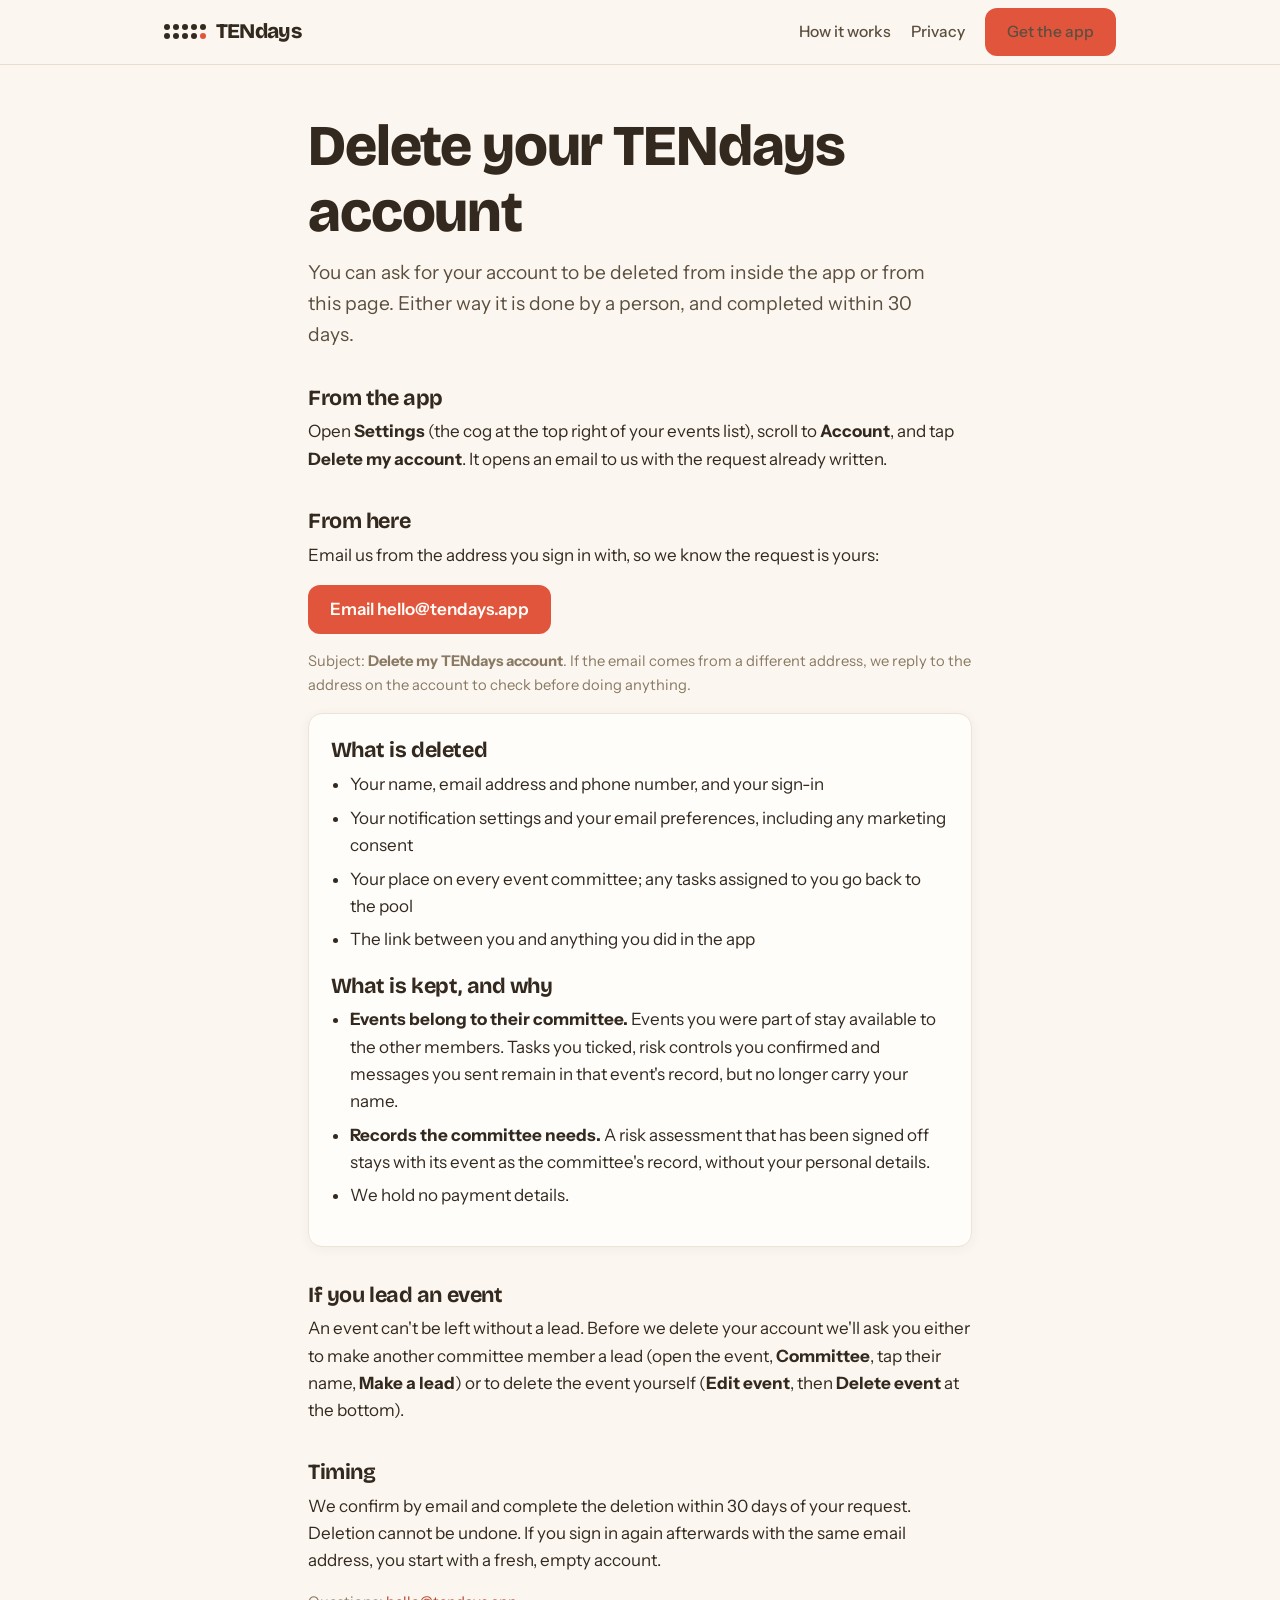
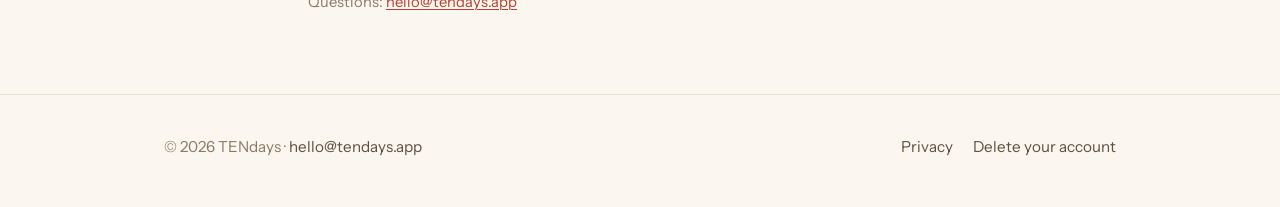
==== delete-account/index.html @ dcfd4ff4 "tendays.app: on-brand static site — home, delete-account, interim privacy notice Co-Authored-By: Cla" ====
<!doctype html>
<html lang="en-GB">
<head>
<meta charset="utf-8">
<meta name="viewport" content="width=device-width, initial-scale=1">
<title>Delete your TENdays account</title>
<meta name="description" content="How to delete your TENdays account, what is deleted, what is kept, and how long it takes.">
<link rel="icon" href="/assets/favicon.png">
<link rel="apple-touch-icon" href="/assets/apple-touch-icon.png">
<link rel="preconnect" href="https://fonts.googleapis.com">
<link rel="preconnect" href="https://fonts.gstatic.com" crossorigin>
<link href="https://fonts.googleapis.com/css2?family=Bricolage+Grotesque:wght@600;700;800&family=Instrument+Sans:wght@400;500;600&display=swap" rel="stylesheet">
<link rel="stylesheet" href="/assets/style.css">
</head>
<body>

<header class="site-header">
  <div class="wrap">
    <a class="lockup" href="/"><img src="/assets/mark.svg" alt="" width="42" height="15"><span>TENdays</span></a>
    <nav class="nav" aria-label="Site">
      <a href="/#how">How it works</a>
      <a href="/privacy/">Privacy</a>
      <a href="/#get" class="btn btn-primary">Get the app</a>
    </nav>
  </div>
</header>

<main class="page">
  <div class="wrap narrow">
    <h1>Delete your TENdays account</h1>
    <p class="lede">You can ask for your account to be deleted from inside the app or from this page. Either way it is done by a person, and completed within 30 days.</p>

    <h2>From the app</h2>
    <p>Open <strong>Settings</strong> (the cog at the top right of your events list), scroll to <strong>Account</strong>, and tap <strong>Delete my account</strong>. It opens an email to us with the request already written.</p>

    <h2>From here</h2>
    <p>Email us from the address you sign in with, so we know the request is yours:</p>
    <p><a class="btn btn-primary" href="mailto:hello@tendays.app?subject=Delete%20my%20TENdays%20account&amp;body=Please%20delete%20my%20TENdays%20account.">Email hello@tendays.app</a></p>
    <p class="caption">Subject: <strong>Delete my TENdays account</strong>. If the email comes from a different address, we reply to the address on the account to check before doing anything.</p>

    <div class="card">
      <h2>What is deleted</h2>
      <ul>
        <li>Your name, email address and phone number, and your sign-in</li>
        <li>Your notification settings and your email preferences, including any marketing consent</li>
        <li>Your place on every event committee; any tasks assigned to you go back to the pool</li>
        <li>The link between you and anything you did in the app</li>
      </ul>
      <h2>What is kept, and why</h2>
      <ul>
        <li><strong>Events belong to their committee.</strong> Events you were part of stay available to the other members. Tasks you ticked, risk controls you confirmed and messages you sent remain in that event's record, but no longer carry your name.</li>
        <li><strong>Records the committee needs.</strong> A risk assessment that has been signed off stays with its event as the committee's record, without your personal details.</li>
        <li>We hold no payment details.</li>
      </ul>
    </div>

    <h2>If you lead an event</h2>
    <p>An event can't be left without a lead. Before we delete your account we'll ask you either to make another committee member a lead (open the event, <strong>Committee</strong>, tap their name, <strong>Make a lead</strong>) or to delete the event yourself (<strong>Edit event</strong>, then <strong>Delete event</strong> at the bottom).</p>

    <h2>Timing</h2>
    <p>We confirm by email and complete the deletion within 30 days of your request. Deletion cannot be undone. If you sign in again afterwards with the same email address, you start with a fresh, empty account.</p>

    <p class="caption">Questions: <a href="mailto:hello@tendays.app">hello@tendays.app</a></p>
  </div>
</main>

<footer class="site-footer">
  <div class="wrap">
    <div>© 2026 TENdays · <a href="mailto:hello@tendays.app">hello@tendays.app</a></div>
    <nav aria-label="Legal">
      <a href="/privacy/">Privacy</a>
      <a href="/delete-account/">Delete your account</a>
    </nav>
  </div>
</footer>

</body>
</html>
---- assets/style.css ----
/* tendays.app — built from the TENdays Design Manual v1.0 (the same tokens as
   the app's src/theme/tokens.ts): warm cream surfaces, cocoa text, ONE
   Bunting-red accent per view, Bricolage Grotesque display, Instrument Sans body. */

:root {
  --cocoa: #33291F;
  --icing: #FBF7F0;
  --card: #FFFDF9;
  --oat: #EFE7DA;
  --line: #E7DECF;
  --line-card: #EDE4D6;
  --accent: #E2553D;
  --jam: #B8402C;
  --blush: #FAE4DC;
  --meadow: #3F9B63;
  --meadow-text: #2B7A4B;
  --mint: #E3F0E7;
  --muted: #5C4F3F;
  --caption: #8A7A64;
  --faint: #A2937D;
  --amber: #9A6B14;

  --display: "Bricolage Grotesque", "Helvetica Neue", Arial, sans-serif;
  --body: "Instrument Sans", -apple-system, "Segoe UI", Roboto, Helvetica, Arial, sans-serif;

  --r-md: 12px;
  --r-card: 14px;
  --r-lg: 16px;
  --r-pill: 999px;
  --shadow-card: 0 2px 12px rgba(51, 41, 31, 0.05);
  --measure: 62rem;
}

* { box-sizing: border-box; }
html { -webkit-text-size-adjust: 100%; scroll-behavior: smooth; }
body {
  margin: 0;
  background: var(--icing);
  color: var(--cocoa);
  font-family: var(--body);
  font-size: 17px;
  line-height: 1.6;
  -webkit-font-smoothing: antialiased;
}
a { color: var(--jam); text-decoration-thickness: 1px; text-underline-offset: 2px; }
a:hover { color: var(--accent); }
img, svg { max-width: 100%; height: auto; }

h1, h2, h3 { font-family: var(--display); letter-spacing: -0.02em; line-height: 1.15; margin: 0 0 0.5rem; }
h1 { font-weight: 800; font-size: clamp(2.2rem, 5.5vw, 3.6rem); }
h2 { font-weight: 700; font-size: clamp(1.6rem, 3.2vw, 2.1rem); }
h3 { font-weight: 600; font-size: 1.2rem; }
p { margin: 0 0 1rem; }
.lede { font-size: 1.2rem; color: var(--muted); max-width: 40rem; }
.muted { color: var(--muted); }
.caption { color: var(--caption); font-size: 0.92rem; }

.wrap { max-width: var(--measure); margin: 0 auto; padding: 0 1.25rem; }
.narrow { max-width: 44rem; }

/* header */
.site-header { border-bottom: 1px solid var(--line); background: var(--icing); position: sticky; top: 0; z-index: 10; }
.site-header .wrap { display: flex; align-items: center; justify-content: space-between; gap: 1rem; min-height: 64px; }
.lockup { display: inline-flex; align-items: center; gap: 0.6rem; text-decoration: none; color: var(--cocoa); }
.lockup img { width: 42px; height: 15px; }
.lockup span { font-family: var(--display); font-weight: 800; font-size: 1.3rem; letter-spacing: -0.03em; }
.nav { display: flex; gap: 1.25rem; align-items: center; }
.nav a { color: var(--muted); text-decoration: none; font-weight: 500; font-size: 0.98rem; }
.nav a:hover { color: var(--cocoa); }
@media (max-width: 640px) { .nav a:not(.btn) { display: none; } }

/* buttons: the ONE red per view is the primary button */
.btn {
  display: inline-block; font-weight: 600; text-decoration: none; border-radius: var(--r-md);
  padding: 0.85rem 1.3rem; line-height: 1.2; border: 1px solid transparent; cursor: pointer;
}
.btn-primary { background: var(--accent); color: #FFFDF8; }
.btn-primary:hover { background: var(--jam); color: #FFFDF8; }
.btn-secondary { background: var(--card); color: var(--cocoa); border-color: var(--line-card); }
.btn-secondary:hover { background: var(--oat); color: var(--cocoa); }
.btn-row { display: flex; gap: 0.75rem; flex-wrap: wrap; margin-top: 1.5rem; }

/* hero */
.hero { padding: 4.5rem 0 3.5rem; }
.hero .eyebrow { font-family: var(--body); font-weight: 600; font-size: 0.8rem; letter-spacing: 0.12em; text-transform: uppercase; color: var(--caption); margin-bottom: 1rem; }
.hero h1 { max-width: 16ch; }
.hero .mark-big { width: 140px; height: 50px; margin-bottom: 1.75rem; display: block; }

/* sections */
section { padding: 3.5rem 0; }
section + section { border-top: 1px solid var(--line); }
.section-head { max-width: 40rem; margin-bottom: 2rem; }

.grid { display: grid; gap: 1rem; grid-template-columns: repeat(auto-fit, minmax(15rem, 1fr)); }
.card {
  background: var(--card); border: 1px solid var(--line-card); border-radius: var(--r-card);
  padding: 1.25rem 1.35rem; box-shadow: var(--shadow-card);
}
.card h3 { margin-bottom: 0.4rem; }
.card p { margin: 0; color: var(--muted); font-size: 0.98rem; }
.card .n {
  display: inline-flex; align-items: center; justify-content: center; width: 2rem; height: 2rem;
  border-radius: var(--r-pill); background: var(--oat); color: var(--cocoa);
  font-family: var(--display); font-weight: 700; margin-bottom: 0.75rem;
}

.chips { display: flex; flex-wrap: wrap; gap: 0.5rem; }
.chip {
  background: var(--card); border: 1px solid var(--line-card); border-radius: var(--r-pill);
  padding: 0.45rem 0.9rem; font-weight: 500; font-size: 0.95rem;
}

.check-list { list-style: none; padding: 0; margin: 0; display: grid; gap: 0.6rem; grid-template-columns: repeat(auto-fit, minmax(18rem, 1fr)); }
.check-list li { position: relative; padding-left: 1.9rem; color: var(--muted); }
.check-list li::before {
  content: ""; position: absolute; left: 0; top: 0.35rem; width: 1.15rem; height: 1.15rem; border-radius: var(--r-pill);
  background: var(--mint) url("data:image/svg+xml;utf8,<svg xmlns='http://www.w3.org/2000/svg' viewBox='0 0 24 24' fill='none' stroke='%232B7A4B' stroke-width='3.5' stroke-linecap='round' stroke-linejoin='round'><polyline points='20 6 9 17 4 12'/></svg>") center/62% no-repeat;
}
.check-list li strong { color: var(--cocoa); }

.straight-word {
  background: var(--card); border: 1px solid var(--line-card); border-left: 3px solid var(--accent);
  border-radius: var(--r-lg); padding: 1.5rem 1.75rem; max-width: 44rem;
}
.straight-word p:last-child { margin: 0; }

/* text pages */
.page { padding: 3rem 0 4rem; }
.page h1 { margin-bottom: 0.75rem; }
.page h2 { font-size: 1.35rem; margin-top: 2.25rem; }
.page ul { padding-left: 1.2rem; }
.page li { margin-bottom: 0.4rem; }
.page .card ul { margin: 0.25rem 0 1rem; }
.page .card p, .page .card li { color: var(--cocoa); }
.page .card h2 { margin-top: 0.25rem; }
.page .card h2 + h2, .page .card ul + h2 { margin-top: 1.25rem; }
.notice { background: var(--blush); border: 1px solid #F1C9BD; border-radius: var(--r-md); padding: 0.85rem 1rem; color: var(--jam); font-size: 0.95rem; }
.kv { border-collapse: collapse; width: 100%; font-size: 0.98rem; }
.kv th, .kv td { text-align: left; vertical-align: top; padding: 0.6rem 0.6rem 0.6rem 0; border-bottom: 1px solid var(--line-card); }
.kv th { width: 34%; font-weight: 600; }

/* footer */
.site-footer { border-top: 1px solid var(--line); padding: 2.5rem 0 3rem; color: var(--caption); font-size: 0.95rem; }
.site-footer .wrap { display: flex; flex-wrap: wrap; gap: 1rem 2rem; align-items: center; justify-content: space-between; }
.site-footer nav { display: flex; flex-wrap: wrap; gap: 1.25rem; }
.site-footer a { color: var(--muted); text-decoration: none; }
.site-footer a:hover { color: var(--cocoa); }
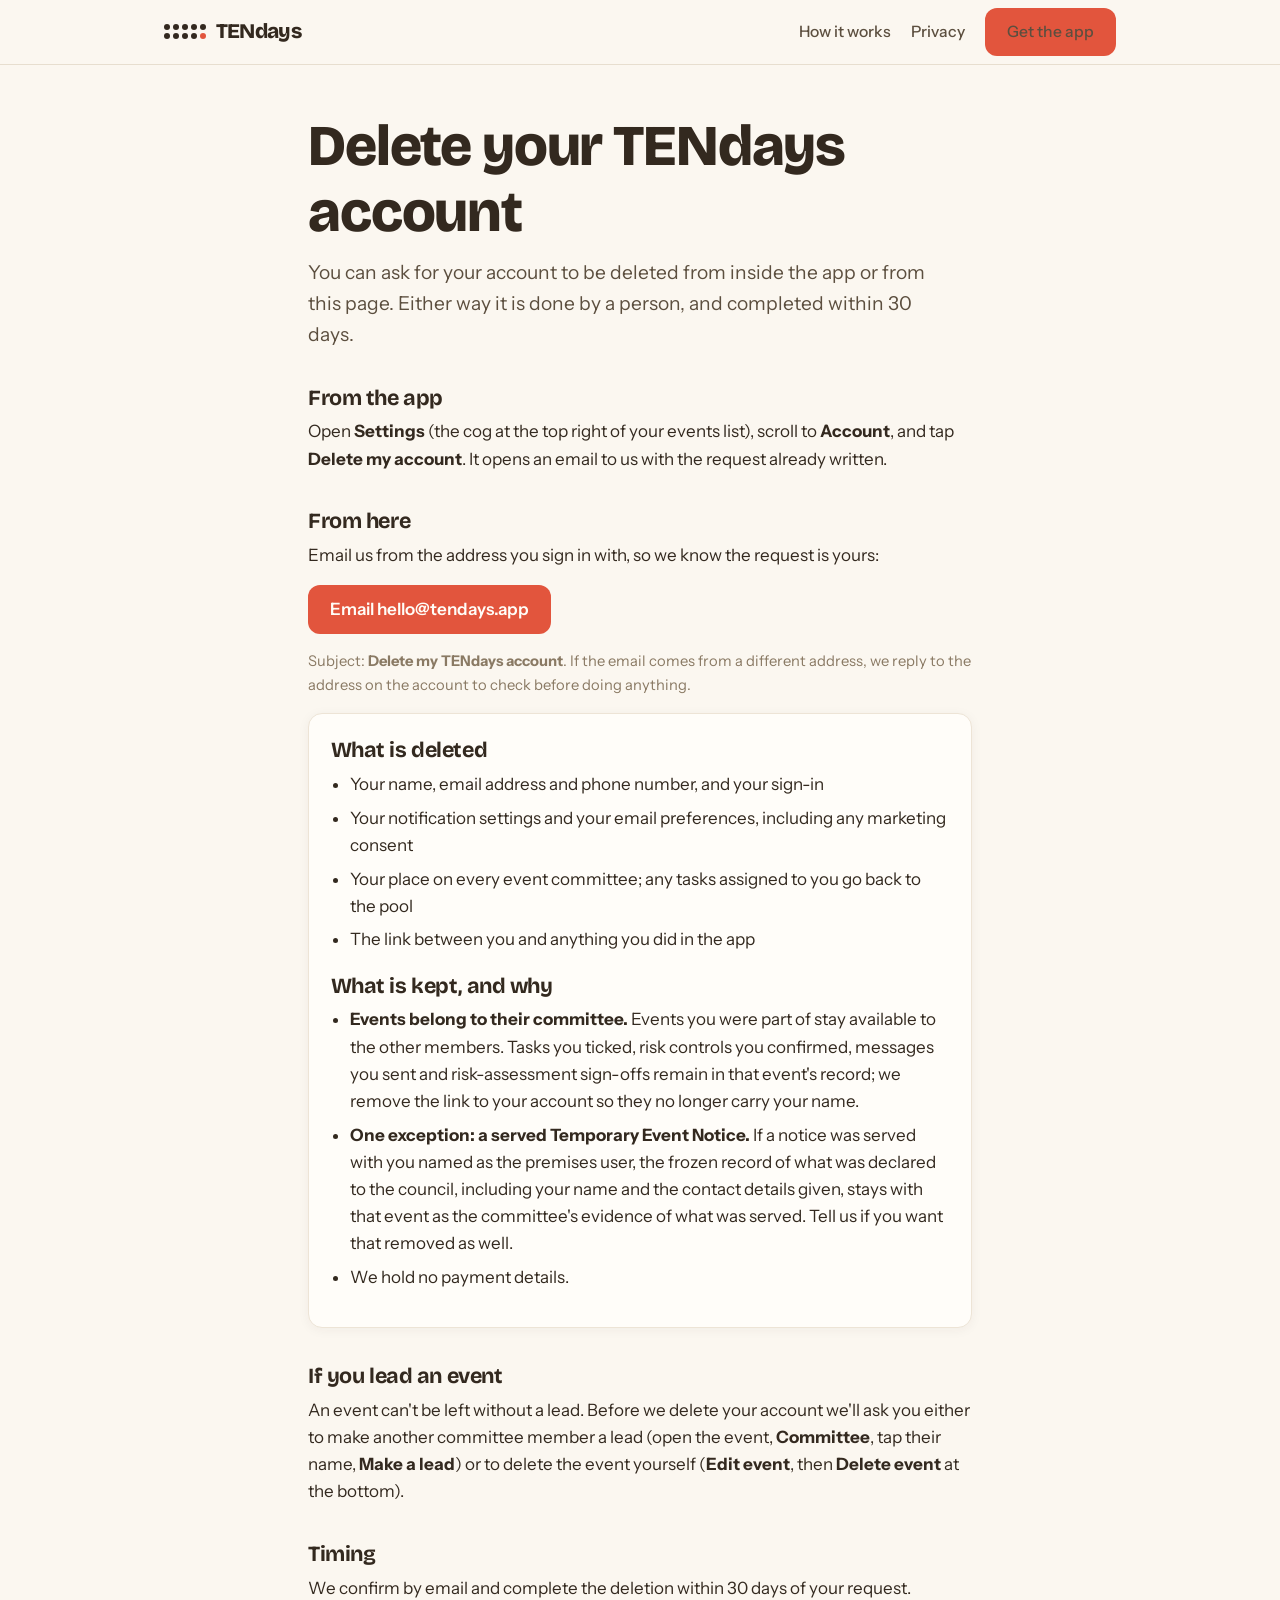
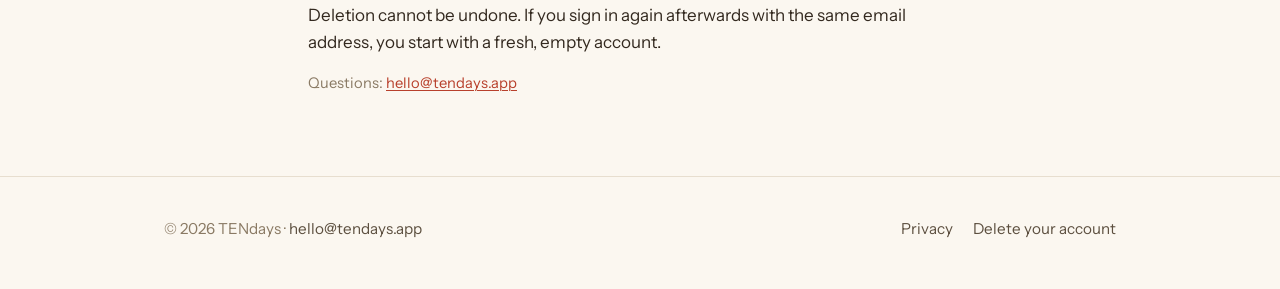
==== commit a54f6b0e: "Privacy policy v1.0 (replaces the interim notice) and deletion-page corrections from the independent" ====
--- a/delete-account/index.html
+++ b/delete-account/index.html
@@ -48,8 +48,8 @@
       </ul>
       <h2>What is kept, and why</h2>
       <ul>
-        <li><strong>Events belong to their committee.</strong> Events you were part of stay available to the other members. Tasks you ticked, risk controls you confirmed and messages you sent remain in that event's record, but no longer carry your name.</li>
-        <li><strong>Records the committee needs.</strong> A risk assessment that has been signed off stays with its event as the committee's record, without your personal details.</li>
+        <li><strong>Events belong to their committee.</strong> Events you were part of stay available to the other members. Tasks you ticked, risk controls you confirmed, messages you sent and risk-assessment sign-offs remain in that event's record; we remove the link to your account so they no longer carry your name.</li>
+        <li><strong>One exception: a served Temporary Event Notice.</strong> If a notice was served with you named as the premises user, the frozen record of what was declared to the council, including your name and the contact details given, stays with that event as the committee's evidence of what was served. Tell us if you want that removed as well.</li>
         <li>We hold no payment details.</li>
       </ul>
     </div>
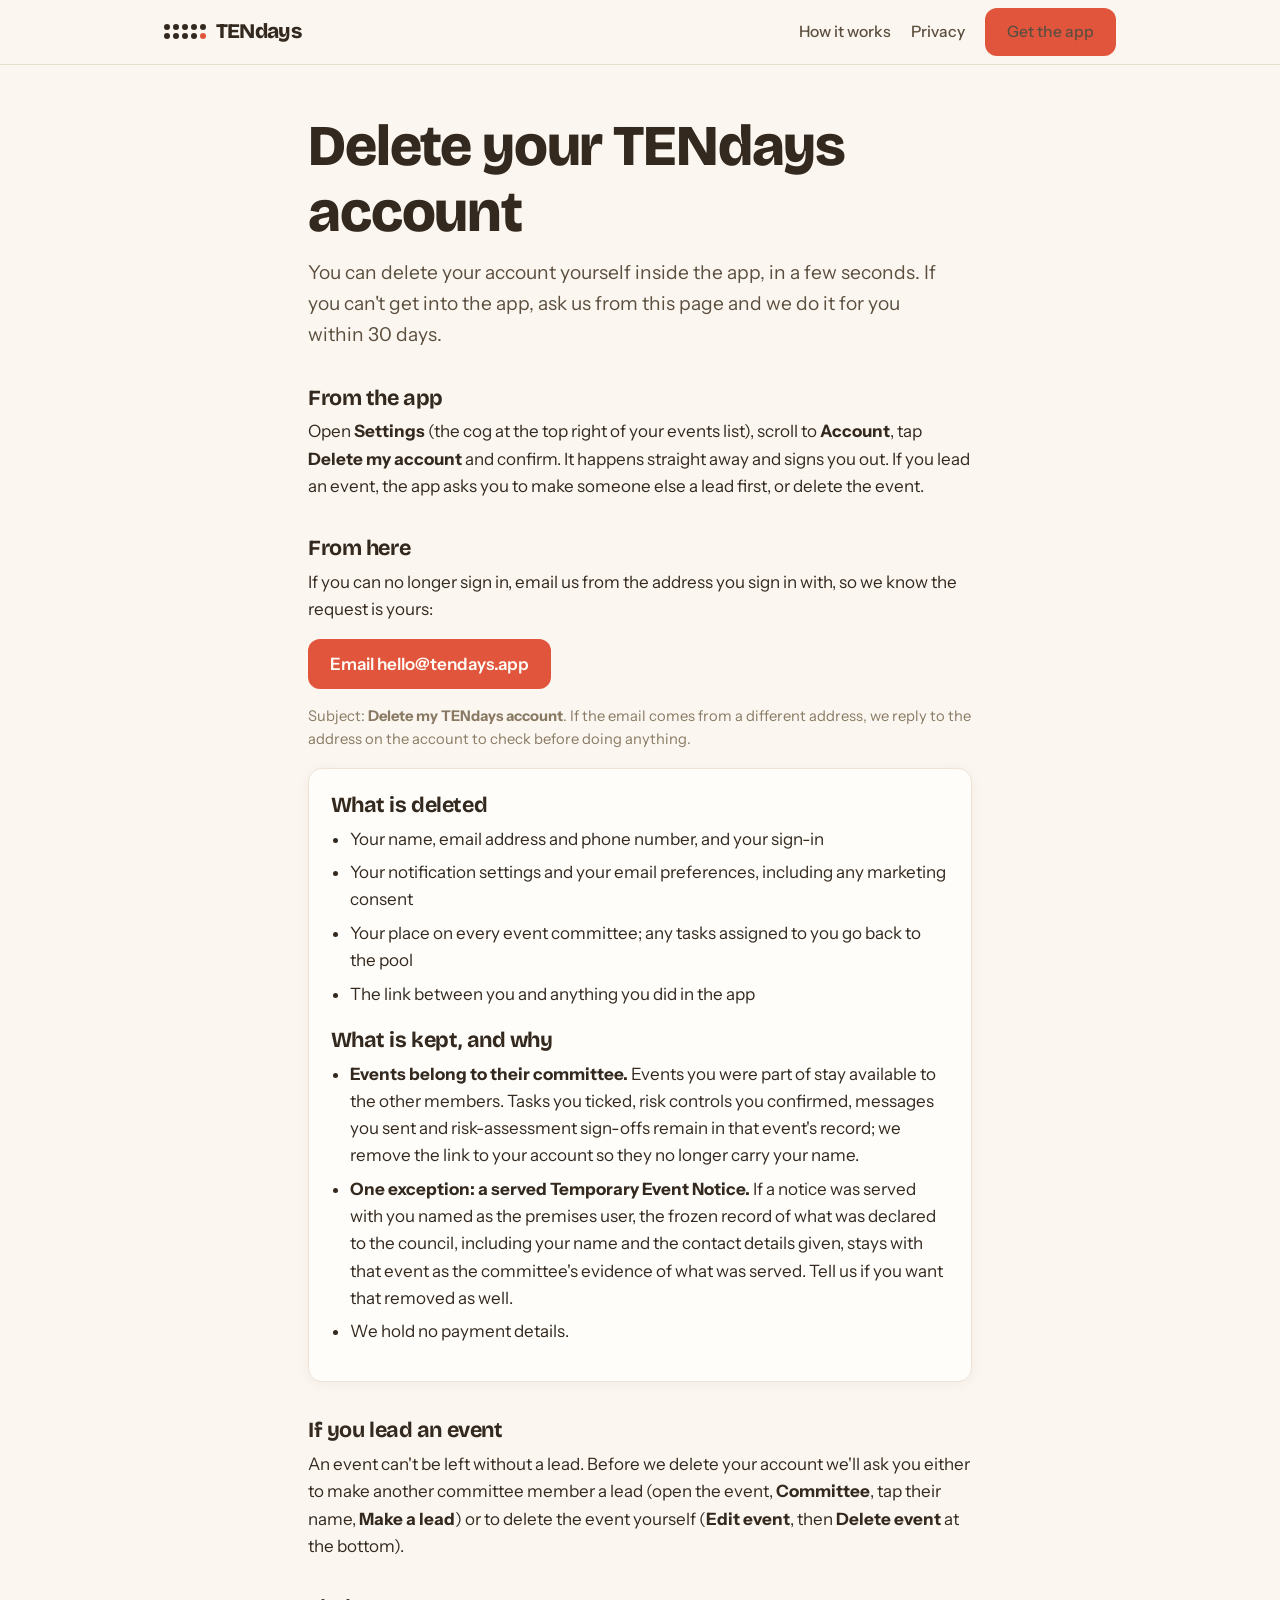
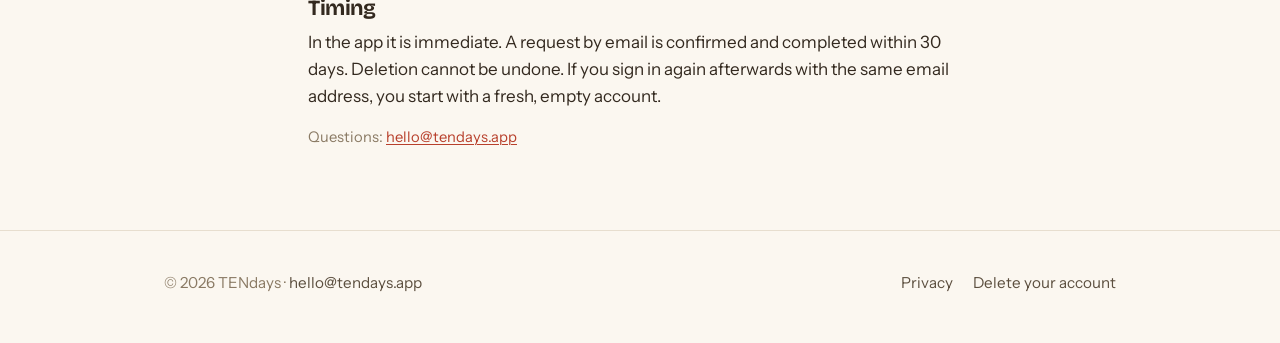
==== commit 81a2a1dc: "Deletion is now done in the app: pages updated" ====
--- a/delete-account/index.html
+++ b/delete-account/index.html
@@ -28,13 +28,13 @@
 <main class="page">
   <div class="wrap narrow">
     <h1>Delete your TENdays account</h1>
-    <p class="lede">You can ask for your account to be deleted from inside the app or from this page. Either way it is done by a person, and completed within 30 days.</p>
+    <p class="lede">You can delete your account yourself inside the app, in a few seconds. If you can't get into the app, ask us from this page and we do it for you within 30 days.</p>
 
     <h2>From the app</h2>
-    <p>Open <strong>Settings</strong> (the cog at the top right of your events list), scroll to <strong>Account</strong>, and tap <strong>Delete my account</strong>. It opens an email to us with the request already written.</p>
+    <p>Open <strong>Settings</strong> (the cog at the top right of your events list), scroll to <strong>Account</strong>, tap <strong>Delete my account</strong> and confirm. It happens straight away and signs you out. If you lead an event, the app asks you to make someone else a lead first, or delete the event.</p>
 
     <h2>From here</h2>
-    <p>Email us from the address you sign in with, so we know the request is yours:</p>
+    <p>If you can no longer sign in, email us from the address you sign in with, so we know the request is yours:</p>
     <p><a class="btn btn-primary" href="mailto:hello@tendays.app?subject=Delete%20my%20TENdays%20account&amp;body=Please%20delete%20my%20TENdays%20account.">Email hello@tendays.app</a></p>
     <p class="caption">Subject: <strong>Delete my TENdays account</strong>. If the email comes from a different address, we reply to the address on the account to check before doing anything.</p>
 
@@ -58,7 +58,7 @@
     <p>An event can't be left without a lead. Before we delete your account we'll ask you either to make another committee member a lead (open the event, <strong>Committee</strong>, tap their name, <strong>Make a lead</strong>) or to delete the event yourself (<strong>Edit event</strong>, then <strong>Delete event</strong> at the bottom).</p>
 
     <h2>Timing</h2>
-    <p>We confirm by email and complete the deletion within 30 days of your request. Deletion cannot be undone. If you sign in again afterwards with the same email address, you start with a fresh, empty account.</p>
+    <p>In the app it is immediate. A request by email is confirmed and completed within 30 days. Deletion cannot be undone. If you sign in again afterwards with the same email address, you start with a fresh, empty account.</p>
 
     <p class="caption">Questions: <a href="mailto:hello@tendays.app">hello@tendays.app</a></p>
   </div>
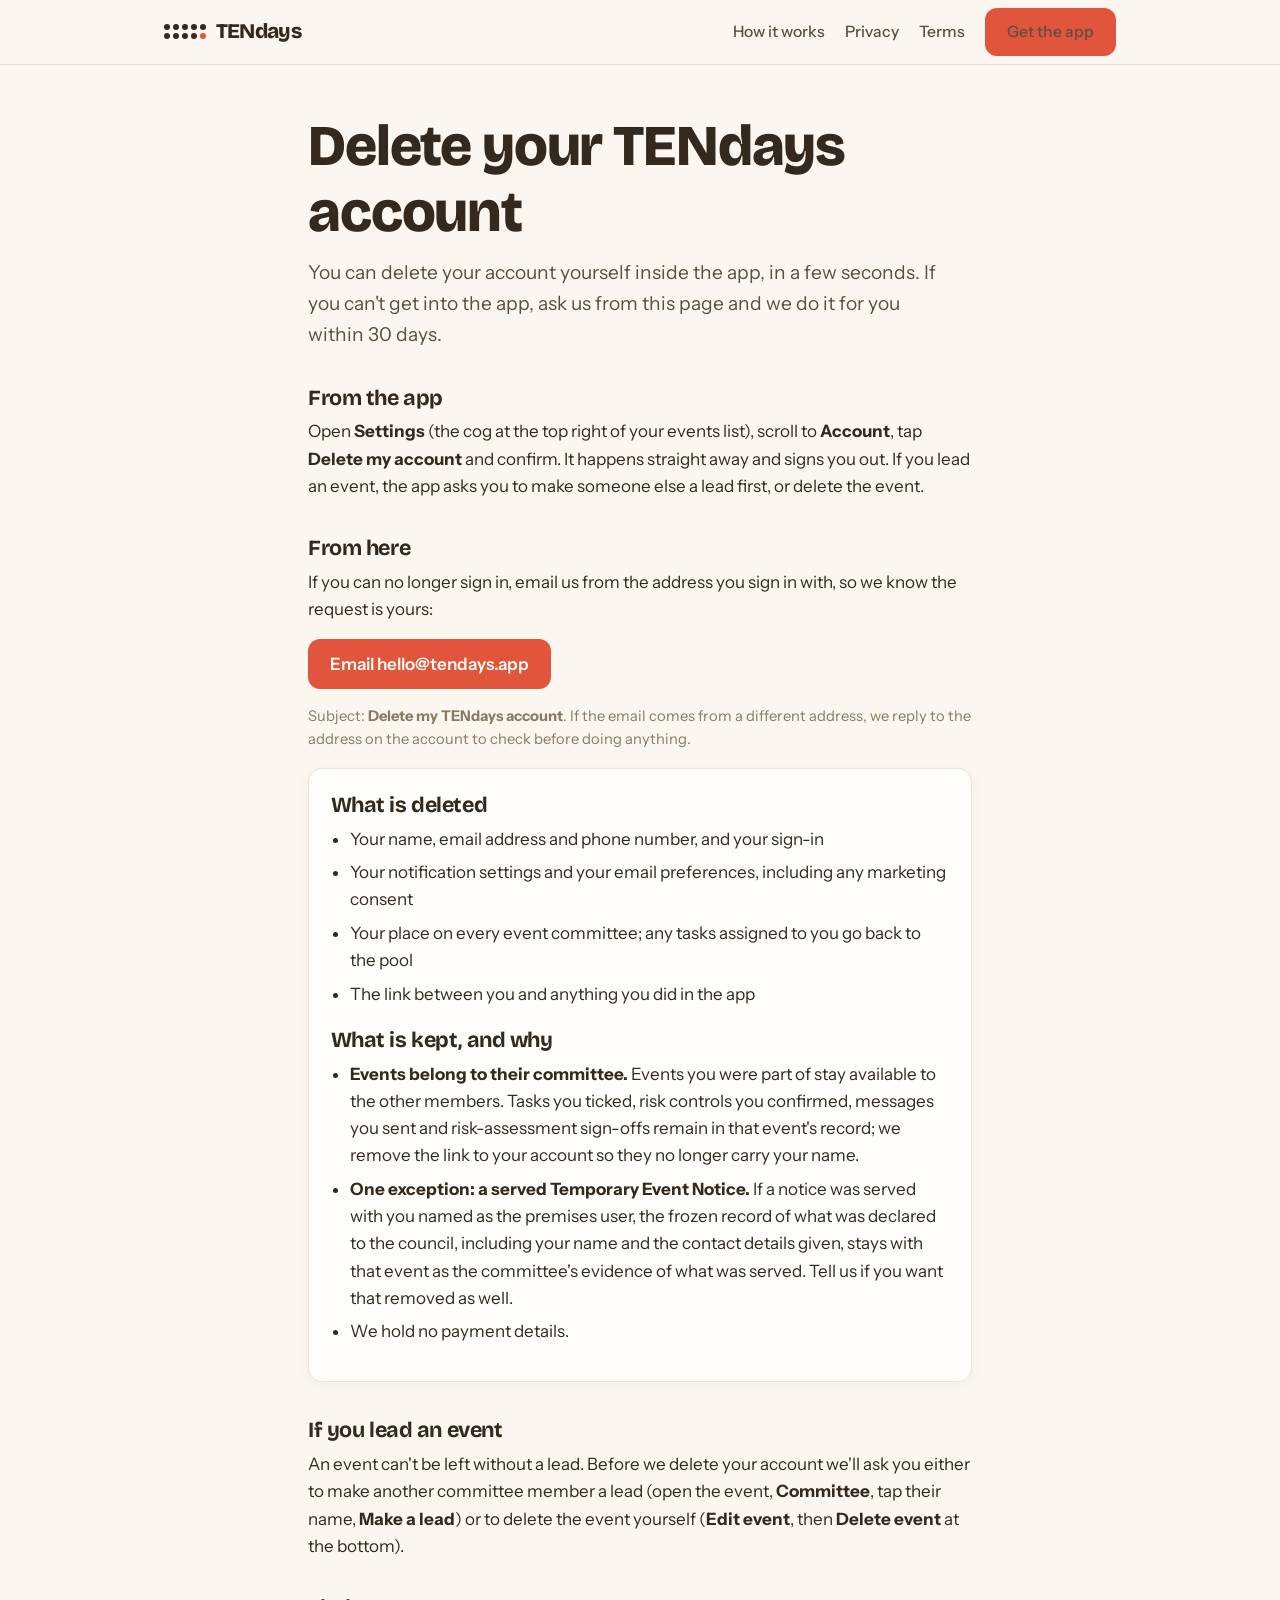
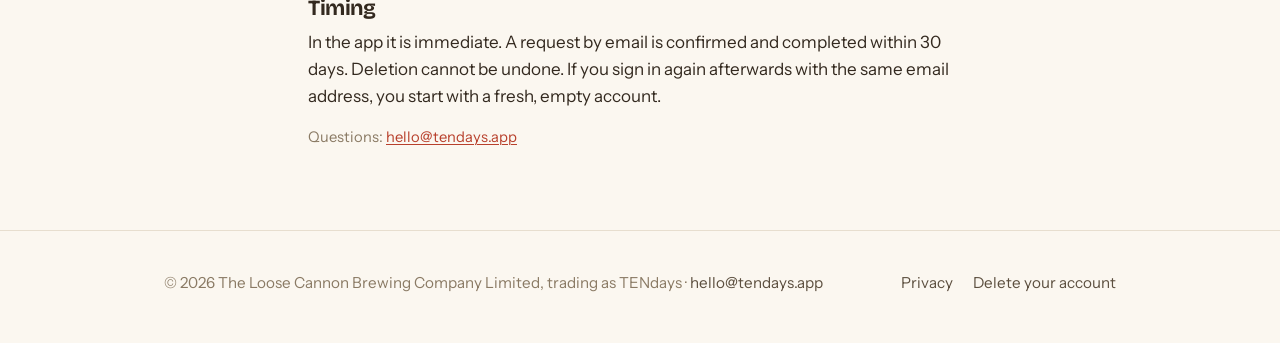
==== commit b2af397b: "The company behind TENdays, named: privacy v1.5, a terms page, footers Privacy policy v1.5 names The" ====
--- a/delete-account/index.html
+++ b/delete-account/index.html
@@ -20,6 +20,7 @@
     <nav class="nav" aria-label="Site">
       <a href="/#how">How it works</a>
       <a href="/privacy/">Privacy</a>
+      <a href="/terms/">Terms</a>
       <a href="/#get" class="btn btn-primary">Get the app</a>
     </nav>
   </div>
@@ -66,7 +67,7 @@
 
 <footer class="site-footer">
   <div class="wrap">
-    <div>© 2026 TENdays · <a href="mailto:hello@tendays.app">hello@tendays.app</a></div>
+    <div>© 2026 The Loose Cannon Brewing Company Limited, trading as TENdays · <a href="mailto:hello@tendays.app">hello@tendays.app</a></div>
     <nav aria-label="Legal">
       <a href="/privacy/">Privacy</a>
       <a href="/delete-account/">Delete your account</a>
